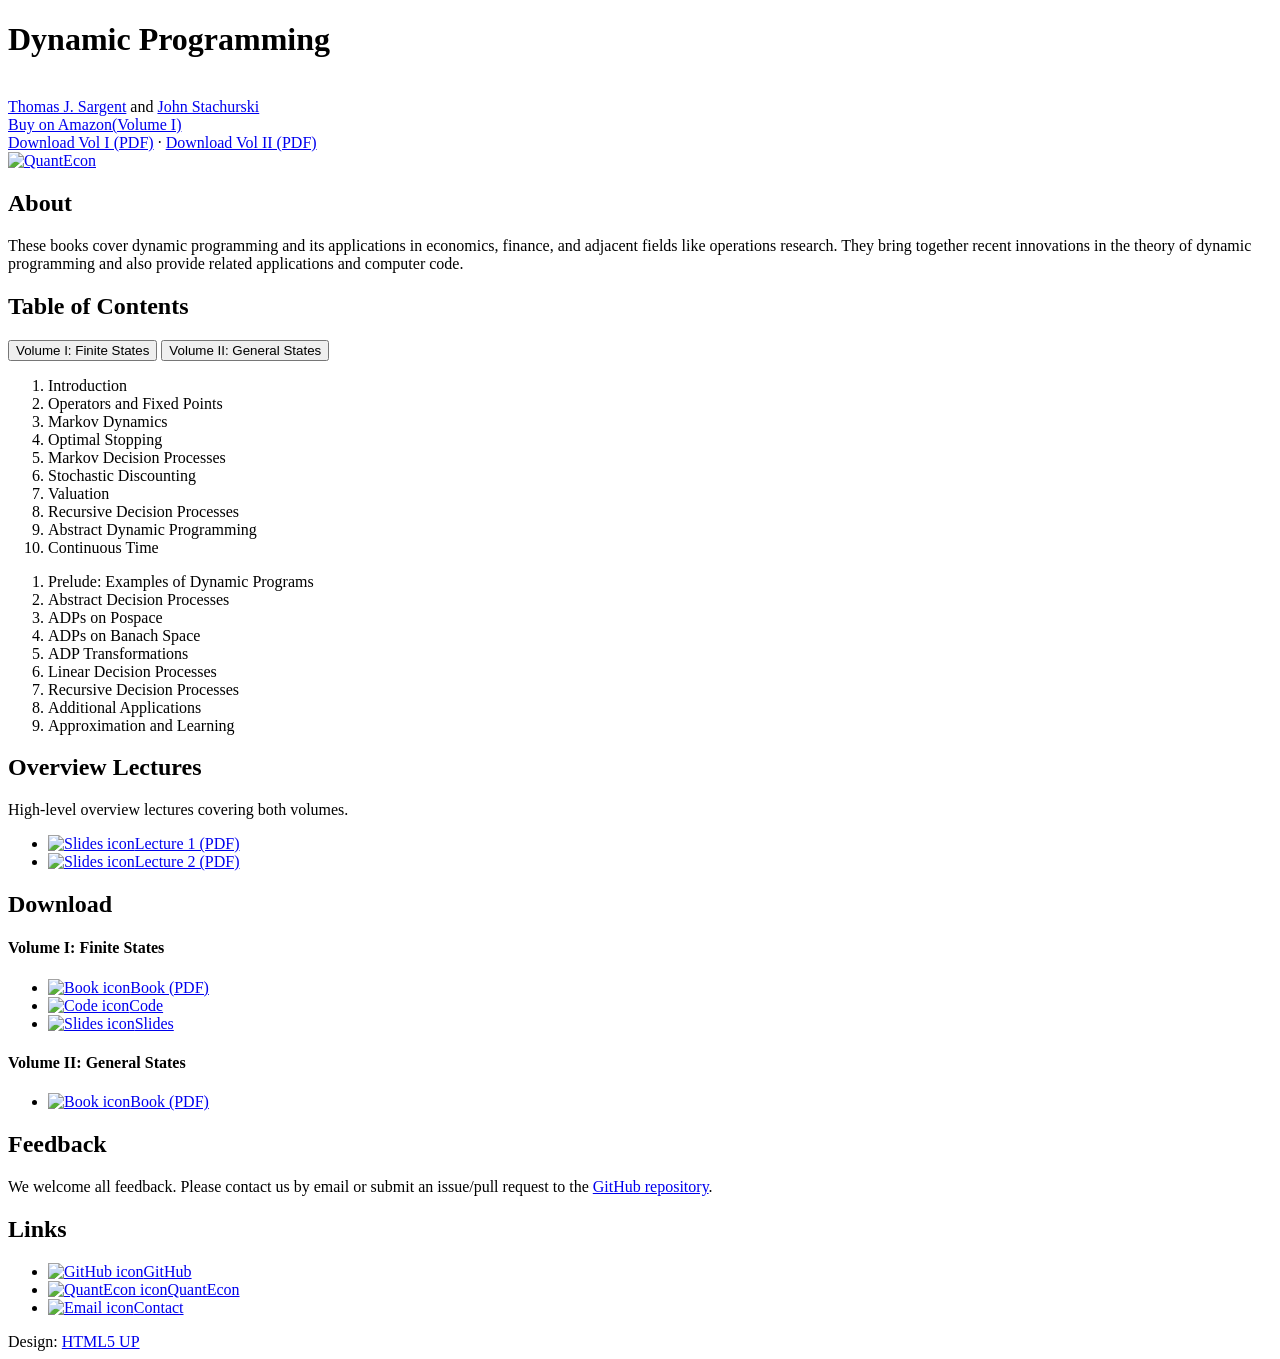
==== index.html @ b8719289 "deploy: 4b66e211b576b93f35d039a110d33ba3937be8db" ====
<!DOCTYPE HTML>
<!--
	Strata by HTML5 UP
	html5up.net | @ajlkn
	Free for personal and commercial use under the CCA 3.0 license (html5up.net/license)
-->
<html>

<head>
    <title>Dynamic Programming</title>
    <meta charset="utf-8" />
    <meta name="viewport" content="width=device-width, initial-scale=1, user-scalable=no" />
    <meta name="description" content="Dynamic Programming: Volume I (Finite States) and Volume II (General States). By Thomas J. Sargent and John Stachurski." />
    <meta property="og:title" content="Dynamic Programming" />
    <meta property="og:description" content="Dynamic Programming: Volume I (Finite States) and Volume II (General States). By Thomas J. Sargent and John Stachurski." />
    <meta property="og:type" content="website" />
    <meta property="og:url" content="https://dp.quantecon.org/" />
    <link rel="stylesheet" href="assets/css/main.css" />
</head>

<body class="is-preload">

    <!-- Header -->
    <header id="header">
        <div class="inner">
            <h1><b>Dynamic Programming</b></h1>
            <br>
            <a href="https://www.tomsargent.com/">Thomas J. Sargent</a> and <a href="https://johnstachurski.net/">John Stachurski</a>
        </div>
        <div class="amazon-link-container">
            <a href="https://www.amazon.com/Dynamic-Programming-Finite-Thomas-Sargent/dp/1009540750/" class="amazon-button">Buy on Amazon<span class="amazon-vol">(Volume I)</span></a>
            <div class="download-links">
                <a href="https://github.com/QuantEcon/book-dp-public/raw/main/pdf/dp.pdf" class="download-button">Download Vol I (PDF)</a>
                <span class="download-sep">&middot;</span>
                <a href="https://github.com/QuantEcon/book-dp-public/raw/main/pdf/dp2.pdf" class="download-button">Download Vol II (PDF)</a>
            </div>
        </div>
    </header>

    <!-- Main -->
    <div id="main">
        <a href="https://quantecon.org" class="qe-logo"><img src="images/qe-menubar-logo.svg" alt="QuantEcon"></a>

        <!-- Introduction -->
        <section id="intro">
            <header class="major">
                <h2>About</h2>
            </header>
            <p>
                These books cover dynamic programming and its applications in
                economics, finance, and adjacent fields like operations research.
                They bring together recent innovations in the theory of dynamic
                programming and also provide related applications and computer code.
            </p>
        </section>

        <!-- Table of Contents -->
        <section id="toc" class="main">
            <header class="major">
                <h2>Table of Contents</h2>
            </header>
            <div class="toc-tabs">
                <div class="tab-buttons" role="tablist">
                    <button class="tab-btn active" data-tab="vol1" role="tab" aria-selected="true" aria-controls="vol1" id="tab-vol1">Volume I: Finite States</button>
                    <button class="tab-btn" data-tab="vol2" role="tab" aria-selected="false" aria-controls="vol2" id="tab-vol2">Volume II: General States</button>
                </div>
                <div class="tab-content active" id="vol1" role="tabpanel" aria-labelledby="tab-vol1">
                    <ol>
                        <li>Introduction</li>
                        <li>Operators and Fixed Points</li>
                        <li>Markov Dynamics</li>
                        <li>Optimal Stopping</li>
                        <li>Markov Decision Processes</li>
                        <li>Stochastic Discounting</li>
                        <li>Valuation</li>
                        <li>Recursive Decision Processes</li>
                        <li>Abstract Dynamic Programming</li>
                        <li>Continuous Time</li>
                    </ol>
                </div>
                <div class="tab-content" id="vol2" role="tabpanel" aria-labelledby="tab-vol2">
                    <ol>
                        <li>Prelude: Examples of Dynamic Programs</li>
                        <li value="2">Abstract Decision Processes</li>
                        <li value="3">ADPs on Pospace</li>
                        <li value="4">ADPs on Banach Space</li>
                        <li value="5">ADP Transformations</li>
                        <li value="6">Linear Decision Processes</li>
                        <li value="7">Recursive Decision Processes</li>
                        <li value="8">Additional Applications</li>
                        <li value="9">Approximation and Learning</li>
                    </ol>
                </div>
            </div>
        </section>

        <!-- Overview Lectures -->
        <section id="overview-lectures" class="main">
            <header class="major">
                <h2>Overview Lectures</h2>
            </header>
            <p>High-level overview lectures covering both volumes.</p>
            <div class="align-center">
                <ul class="actions fit">
                    <li>
                        <a href="https://github.com/QuantEcon/book-dp1-public/raw/main/pdf/lecture1.pdf" class="button fit"><img src="images/slides.png" width="14" alt="Slides icon">Lecture 1 (PDF)</a>
                    </li>
                    <li>
                        <a href="https://github.com/QuantEcon/book-dp1-public/raw/main/pdf/lecture2.pdf" class="button fit"><img src="images/slides.png" width="14" alt="Slides icon">Lecture 2 (PDF)</a>
                    </li>
                </ul>
            </div>
        </section>

        <!-- Downloads -->
        <section id="download" class="main">
            <header class="major">
                <h2>Download</h2>
            </header>
            <h4>Volume I: Finite States</h4>
            <div class="align-center">
                <ul class="actions fit">
                    <li>
                        <a href="https://github.com/QuantEcon/book-dp-public/raw/main/pdf/dp.pdf" class="button fit"><img src="images/book.png" width="15" alt="Book icon">Book (PDF)</a>
                    </li>
                    <li>
                        <a href="code.html" class="button fit"><img src="images/book.png" width="15" alt="Code icon">Code</a>
                    </li>
                    <li>
                        <a href="slides.html" class="button fit"><img src="images/slides.png" width="14" alt="Slides icon">Slides</a>
                    </li>
                </ul>
            </div>
            <h4>Volume II: General States</h4>
            <div class="align-center">
                <ul class="actions fit">
                    <li>
                        <a href="https://github.com/QuantEcon/book-dp-public/raw/main/pdf/dp2.pdf" class="button fit"><img src="images/book.png" width="15" alt="Book icon">Book (PDF)</a>
                    </li>
                </ul>
            </div>
        </section>

        <!-- Feedback -->
        <section id="feedback" class="main">
            <header class="major">
                <h2>Feedback</h2>
            </header>
            <p>We welcome all feedback. Please contact us by email or submit an issue/pull request to the <a href="https://github.com/QuantEcon/book-dp-public/">GitHub repository</a>.</p>
        </section>

        <!-- Links -->
        <section id="links" class="main">
            <header class="major">
                <h2>Links</h2>
            </header>
            <div class="align-center">
                <ul class="actions fit">
                    <li>
                        <a href="https://github.com/QuantEcon/book-dp-public/" class="button fit"><img src="images/github-mark.png" width="15" alt="GitHub icon">GitHub</a>
                    </li>
                    <li>
                        <a href="https://quantecon.org" class="button fit"><img src="images/qe-logo-small.png" width="25" alt="QuantEcon icon">QuantEcon</a>
                    </li>
                    <li>
                        <a href="mailto:john.stachurski@gmail.com" class="button fit"><img src="images/mail.png" width="15" alt="Email icon">Contact</a>
                    </li>
                </ul>
            </div>
        </section>

        <section id="design" class="main">
            <div class="align-center">Design: <a href="https://html5up.net">HTML5 UP</a></div>
        </section>
    </div>

    <!-- Scripts -->
    <script src="assets/js/jquery.min.js"></script>
    <script src="assets/js/browser.min.js"></script>
    <script src="assets/js/breakpoints.min.js"></script>
    <script src="assets/js/util.js"></script>
    <script src="assets/js/main.js"></script>

</body>

</html>
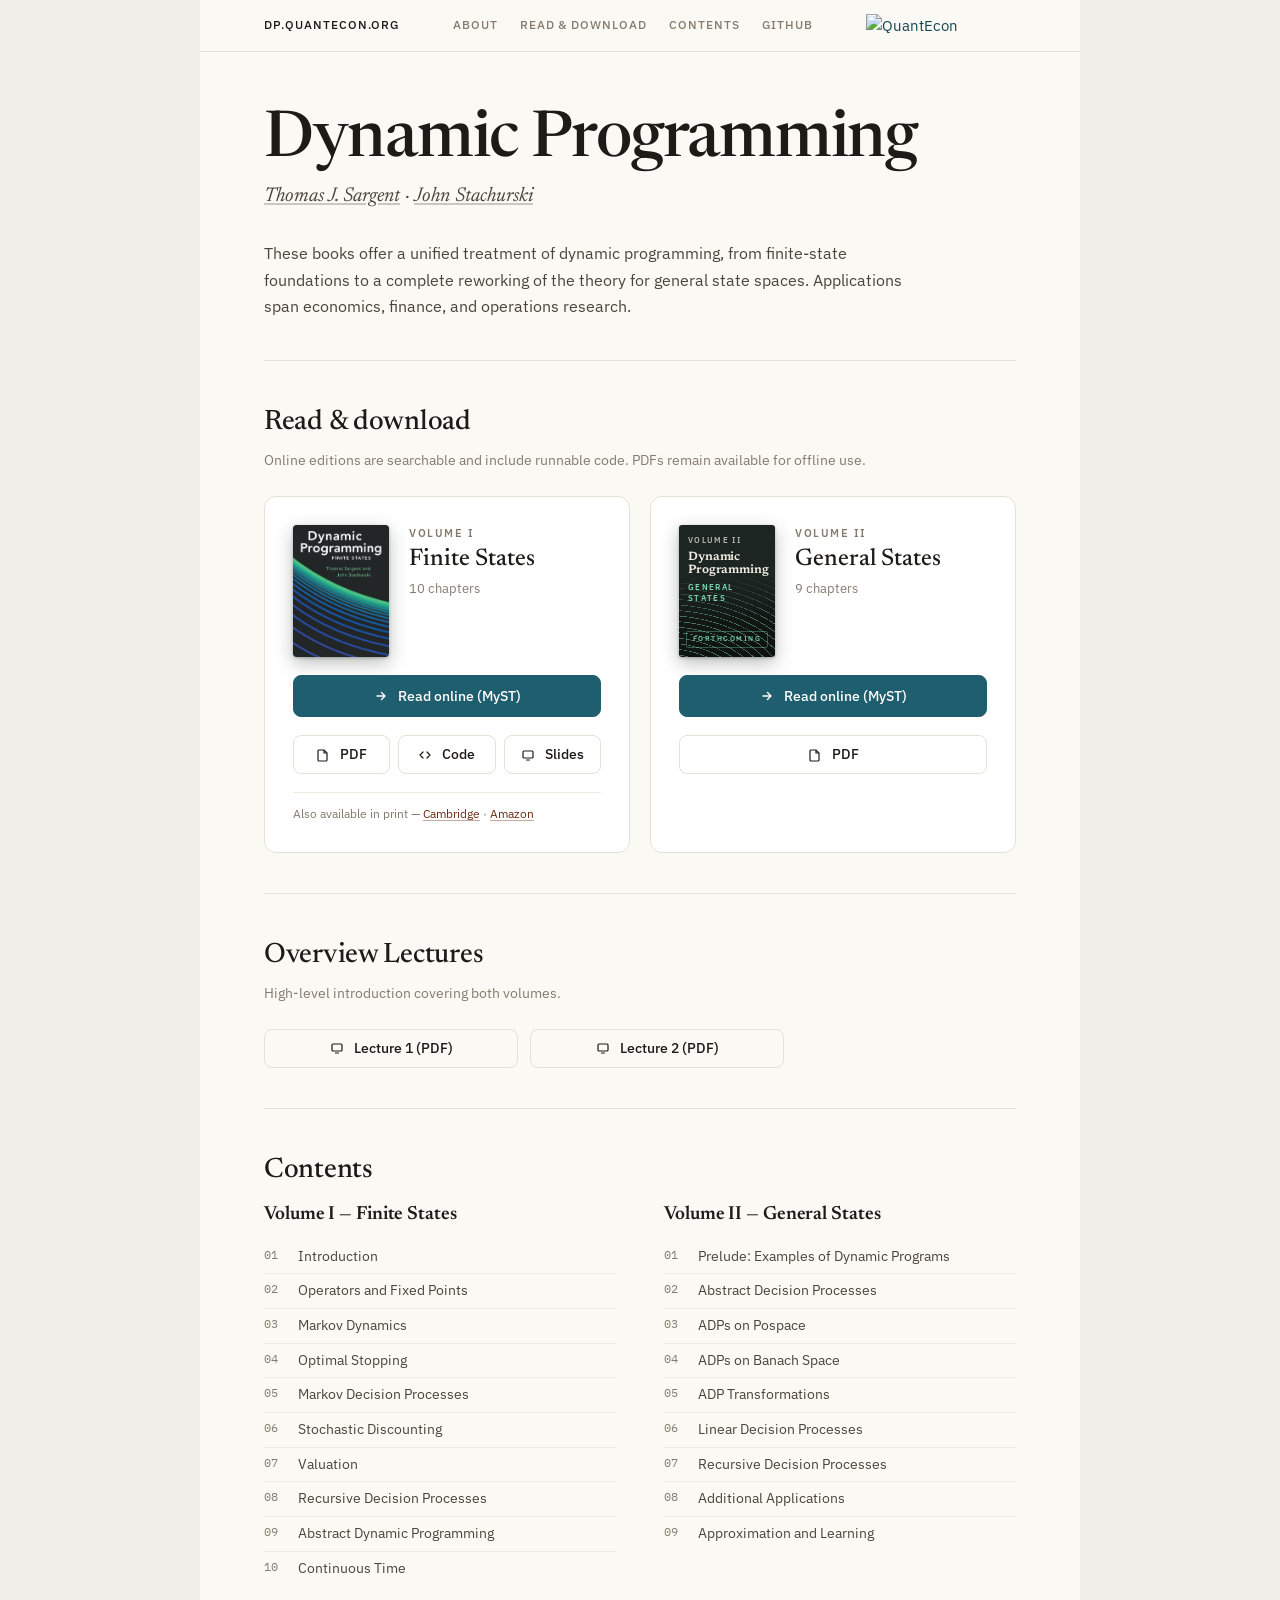
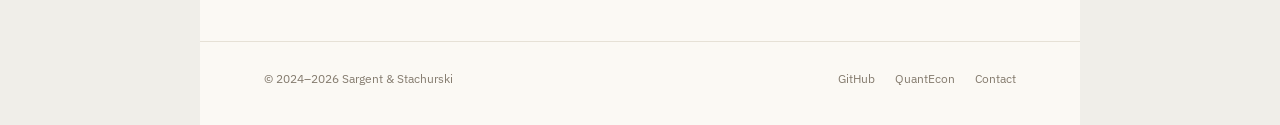
==== commit cdd611f4: "deploy: 486e5edc24a0797e6b9e82ac5e762e1bcc85dee6" ====
--- a/index.html
+++ b/index.html
@@ -1,186 +1,266 @@
-<!DOCTYPE HTML>
-<!--
-	Strata by HTML5 UP
-	html5up.net | @ajlkn
-	Free for personal and commercial use under the CCA 3.0 license (html5up.net/license)
--->
-<html>
-
-<head>
-    <title>Dynamic Programming</title>
-    <meta charset="utf-8" />
-    <meta name="viewport" content="width=device-width, initial-scale=1, user-scalable=no" />
-    <meta name="description" content="Dynamic Programming: Volume I (Finite States) and Volume II (General States). By Thomas J. Sargent and John Stachurski." />
-    <meta property="og:title" content="Dynamic Programming" />
-    <meta property="og:description" content="Dynamic Programming: Volume I (Finite States) and Volume II (General States). By Thomas J. Sargent and John Stachurski." />
-    <meta property="og:type" content="website" />
-    <meta property="og:url" content="https://dp.quantecon.org/" />
-    <link rel="stylesheet" href="assets/css/main.css" />
-</head>
-
-<body class="is-preload">
-
-    <!-- Header -->
-    <header id="header">
-        <div class="inner">
-            <h1><b>Dynamic Programming</b></h1>
-            <br>
-            <a href="https://www.tomsargent.com/">Thomas J. Sargent</a> and <a href="https://johnstachurski.net/">John Stachurski</a>
-        </div>
-        <div class="amazon-link-container">
-            <a href="https://www.amazon.com/Dynamic-Programming-Finite-Thomas-Sargent/dp/1009540750/" class="amazon-button">Buy on Amazon<span class="amazon-vol">(Volume I)</span></a>
-            <div class="download-links">
-                <a href="https://github.com/QuantEcon/book-dp-public/raw/main/pdf/dp.pdf" class="download-button">Download Vol I (PDF)</a>
-                <span class="download-sep">&middot;</span>
-                <a href="https://github.com/QuantEcon/book-dp-public/raw/main/pdf/dp2.pdf" class="download-button">Download Vol II (PDF)</a>
-            </div>
-        </div>
-    </header>
-
-    <!-- Main -->
-    <div id="main">
-        <a href="https://quantecon.org" class="qe-logo"><img src="images/qe-menubar-logo.svg" alt="QuantEcon"></a>
-
-        <!-- Introduction -->
-        <section id="intro">
-            <header class="major">
-                <h2>About</h2>
-            </header>
-            <p>
-                These books cover dynamic programming and its applications in
-                economics, finance, and adjacent fields like operations research.
-                They bring together recent innovations in the theory of dynamic
-                programming and also provide related applications and computer code.
-            </p>
-        </section>
-
-        <!-- Table of Contents -->
-        <section id="toc" class="main">
-            <header class="major">
-                <h2>Table of Contents</h2>
-            </header>
-            <div class="toc-tabs">
-                <div class="tab-buttons" role="tablist">
-                    <button class="tab-btn active" data-tab="vol1" role="tab" aria-selected="true" aria-controls="vol1" id="tab-vol1">Volume I: Finite States</button>
-                    <button class="tab-btn" data-tab="vol2" role="tab" aria-selected="false" aria-controls="vol2" id="tab-vol2">Volume II: General States</button>
-                </div>
-                <div class="tab-content active" id="vol1" role="tabpanel" aria-labelledby="tab-vol1">
-                    <ol>
-                        <li>Introduction</li>
-                        <li>Operators and Fixed Points</li>
-                        <li>Markov Dynamics</li>
-                        <li>Optimal Stopping</li>
-                        <li>Markov Decision Processes</li>
-                        <li>Stochastic Discounting</li>
-                        <li>Valuation</li>
-                        <li>Recursive Decision Processes</li>
-                        <li>Abstract Dynamic Programming</li>
-                        <li>Continuous Time</li>
-                    </ol>
-                </div>
-                <div class="tab-content" id="vol2" role="tabpanel" aria-labelledby="tab-vol2">
-                    <ol>
-                        <li>Prelude: Examples of Dynamic Programs</li>
-                        <li value="2">Abstract Decision Processes</li>
-                        <li value="3">ADPs on Pospace</li>
-                        <li value="4">ADPs on Banach Space</li>
-                        <li value="5">ADP Transformations</li>
-                        <li value="6">Linear Decision Processes</li>
-                        <li value="7">Recursive Decision Processes</li>
-                        <li value="8">Additional Applications</li>
-                        <li value="9">Approximation and Learning</li>
-                    </ol>
-                </div>
-            </div>
-        </section>
-
-        <!-- Overview Lectures -->
-        <section id="overview-lectures" class="main">
-            <header class="major">
-                <h2>Overview Lectures</h2>
-            </header>
-            <p>High-level overview lectures covering both volumes.</p>
-            <div class="align-center">
-                <ul class="actions fit">
-                    <li>
-                        <a href="https://github.com/QuantEcon/book-dp1-public/raw/main/pdf/lecture1.pdf" class="button fit"><img src="images/slides.png" width="14" alt="Slides icon">Lecture 1 (PDF)</a>
-                    </li>
-                    <li>
-                        <a href="https://github.com/QuantEcon/book-dp1-public/raw/main/pdf/lecture2.pdf" class="button fit"><img src="images/slides.png" width="14" alt="Slides icon">Lecture 2 (PDF)</a>
-                    </li>
-                </ul>
-            </div>
-        </section>
-
-        <!-- Downloads -->
-        <section id="download" class="main">
-            <header class="major">
-                <h2>Download</h2>
-            </header>
-            <h4>Volume I: Finite States</h4>
-            <div class="align-center">
-                <ul class="actions fit">
-                    <li>
-                        <a href="https://github.com/QuantEcon/book-dp-public/raw/main/pdf/dp.pdf" class="button fit"><img src="images/book.png" width="15" alt="Book icon">Book (PDF)</a>
-                    </li>
-                    <li>
-                        <a href="code.html" class="button fit"><img src="images/book.png" width="15" alt="Code icon">Code</a>
-                    </li>
-                    <li>
-                        <a href="slides.html" class="button fit"><img src="images/slides.png" width="14" alt="Slides icon">Slides</a>
-                    </li>
-                </ul>
-            </div>
-            <h4>Volume II: General States</h4>
-            <div class="align-center">
-                <ul class="actions fit">
-                    <li>
-                        <a href="https://github.com/QuantEcon/book-dp-public/raw/main/pdf/dp2.pdf" class="button fit"><img src="images/book.png" width="15" alt="Book icon">Book (PDF)</a>
-                    </li>
-                </ul>
-            </div>
-        </section>
-
-        <!-- Feedback -->
-        <section id="feedback" class="main">
-            <header class="major">
-                <h2>Feedback</h2>
-            </header>
-            <p>We welcome all feedback. Please contact us by email or submit an issue/pull request to the <a href="https://github.com/QuantEcon/book-dp-public/">GitHub repository</a>.</p>
-        </section>
-
-        <!-- Links -->
-        <section id="links" class="main">
-            <header class="major">
-                <h2>Links</h2>
-            </header>
-            <div class="align-center">
-                <ul class="actions fit">
-                    <li>
-                        <a href="https://github.com/QuantEcon/book-dp-public/" class="button fit"><img src="images/github-mark.png" width="15" alt="GitHub icon">GitHub</a>
-                    </li>
-                    <li>
-                        <a href="https://quantecon.org" class="button fit"><img src="images/qe-logo-small.png" width="25" alt="QuantEcon icon">QuantEcon</a>
-                    </li>
-                    <li>
-                        <a href="mailto:john.stachurski@gmail.com" class="button fit"><img src="images/mail.png" width="15" alt="Email icon">Contact</a>
-                    </li>
-                </ul>
-            </div>
-        </section>
-
-        <section id="design" class="main">
-            <div class="align-center">Design: <a href="https://html5up.net">HTML5 UP</a></div>
-        </section>
-    </div>
-
-    <!-- Scripts -->
-    <script src="assets/js/jquery.min.js"></script>
-    <script src="assets/js/browser.min.js"></script>
-    <script src="assets/js/breakpoints.min.js"></script>
-    <script src="assets/js/util.js"></script>
-    <script src="assets/js/main.js"></script>
-
-</body>
-
-</html>+<!doctype html>
+<html lang="en">
+<head>
+    <meta charset="utf-8">
+    <meta name="viewport" content="width=device-width, initial-scale=1">
+    <title>Dynamic Programming</title>
+    <meta name="description" content="Dynamic Programming: Volume I (Finite States) and Volume II (General States). By Thomas J. Sargent and John Stachurski.">
+    <meta property="og:title" content="Dynamic Programming">
+    <meta property="og:description" content="Dynamic Programming: Volume I (Finite States) and Volume II (General States). By Thomas J. Sargent and John Stachurski.">
+    <meta property="og:type" content="website">
+    <meta property="og:url" content="https://dp.quantecon.org/">
+    <meta name="citation_title" content="Dynamic Programming: Finite States">
+    <meta name="citation_author" content="Sargent, Thomas J.">
+    <meta name="citation_author" content="Stachurski, John">
+    <meta name="citation_publisher" content="Cambridge University Press">
+    <meta name="citation_isbn" content="9781009540759">
+    <meta name="citation_publication_date" content="2024">
+    <meta name="citation_pdf_url" content="https://github.com/QuantEcon/book-dp-public/raw/main/pdf/dp.pdf">
+    <script type="application/ld+json">
+    {
+      "@context": "https://schema.org",
+      "@graph": [
+        {
+          "@type": "Book",
+          "@id": "https://dp.quantecon.org/#vol1",
+          "name": "Dynamic Programming: Finite States",
+          "alternateName": "Dynamic Programming, Volume I: Finite States",
+          "author": [
+            { "@type": "Person", "name": "Thomas J. Sargent", "url": "https://www.tomsargent.com/" },
+            { "@type": "Person", "name": "John Stachurski", "url": "https://johnstachurski.net/" }
+          ],
+          "publisher": { "@type": "Organization", "name": "Cambridge University Press", "url": "https://www.cambridge.org/" },
+          "isbn": "9781009540759",
+          "datePublished": "2024",
+          "inLanguage": "en",
+          "url": "https://quantecon.github.io/book-dp1/",
+          "sameAs": [
+            "https://www.cambridge.org/core/books/dynamic-programming/144418B20058C60C6CCDB2AD0C6B4D0F",
+            "https://www.amazon.com/Dynamic-Programming-Finite-Thomas-Sargent/dp/1009540750/"
+          ],
+          "description": "Volume I treats dynamic programming in the finite-state setting, with applications across economics, finance, and operations research."
+        },
+        {
+          "@type": "Book",
+          "@id": "https://dp.quantecon.org/#vol2",
+          "name": "Dynamic Programming: General States",
+          "alternateName": "Dynamic Programming, Volume II: General States",
+          "author": [
+            { "@type": "Person", "name": "Thomas J. Sargent", "url": "https://www.tomsargent.com/" },
+            { "@type": "Person", "name": "John Stachurski", "url": "https://johnstachurski.net/" }
+          ],
+          "inLanguage": "en",
+          "url": "https://quantecon.github.io/book-dp2/",
+          "description": "Volume II reworks the foundations of dynamic programming for general state spaces."
+        }
+      ]
+    }
+    </script>
+    <link rel="icon" type="image/svg+xml" href="favicon.svg">
+    <link rel="icon" type="image/png" sizes="32x32" href="favicon.png">
+    <link rel="apple-touch-icon" sizes="180x180" href="apple-touch-icon.png">
+    <link rel="preconnect" href="https://fonts.googleapis.com">
+    <link rel="preconnect" href="https://fonts.gstatic.com" crossorigin>
+    <link href="https://fonts.googleapis.com/css2?family=Newsreader:ital,opsz,wght@0,6..72,400;0,6..72,500;0,6..72,600;0,6..72,700;1,6..72,400&family=IBM+Plex+Sans:wght@400;500;600;700&family=IBM+Plex+Mono:wght@400;500&display=swap" rel="stylesheet">
+    <link rel="stylesheet" href="assets/css/main.css">
+</head>
+<body>
+<div class="paper">
+    <header class="mast">
+        <div class="mast__inner">
+            <a class="mast__brand" href="/">dp.quantecon.org</a>
+            <nav class="mast__nav" aria-label="Primary">
+                <a href="#about">About</a>
+                <a href="#read">Read &amp; download</a>
+                <a href="#contents">Contents</a>
+                <a href="https://github.com/QuantEcon/book-dp-public/">GitHub</a>
+            </nav>
+            <a class="mast__logo" href="https://quantecon.org" aria-label="QuantEcon">
+                <img src="images/qe-menubar-logo.svg" alt="QuantEcon">
+            </a>
+        </div>
+    </header>
+
+    <main class="page">
+        <section class="hero" id="about">
+            <h1>Dynamic Programming</h1>
+            <p class="authors">
+                <a href="https://www.tomsargent.com/">Thomas J. Sargent</a> &middot;
+                <a href="https://johnstachurski.net/">John Stachurski</a>
+            </p>
+            <p class="blurb">
+                These books offer a unified treatment of dynamic programming,
+                from finite-state foundations to a complete reworking of the
+                theory for general state spaces. Applications span economics,
+                finance, and operations research.
+            </p>
+        </section>
+
+        <hr class="rule">
+
+        <section class="section" id="read">
+            <h2>Read &amp; download</h2>
+            <p class="section__sub">Online editions are searchable and include runnable code. PDFs remain available for offline use.</p>
+
+            <div class="cards">
+                <article class="card">
+                    <div class="card__head">
+                        <div class="cover cover--img">
+                            <img src="images/covers/dp-vol1.jpg" alt="Dynamic Programming, Volume I — Finite States (book cover)">
+                        </div>
+                        <div class="card__title">
+                            <div class="eyebrow" aria-hidden="true">Volume I</div>
+                            <h3>Finite States</h3>
+                            <div class="meta">10 chapters</div>
+                        </div>
+                    </div>
+
+                    <a class="btn btn--myst" href="https://quantecon.github.io/book-dp1/" aria-label="Read Volume I online — MyST edition">
+                        <svg width="14" height="14" viewBox="0 0 14 14" fill="none" aria-hidden="true">
+                            <path d="M3 7h8m0 0L7.5 3.5M11 7l-3.5 3.5" stroke="currentColor" stroke-width="1.4" stroke-linecap="round" stroke-linejoin="round"/>
+                        </svg>
+                        Read online (MyST)
+                    </a>
+
+                    <div class="card__actions card__actions--3">
+                        <a class="btn btn--ghost" href="https://github.com/QuantEcon/book-dp-public/raw/main/pdf/dp.pdf" aria-label="Download Volume I PDF">
+                            <svg width="14" height="14" viewBox="0 0 14 14" fill="none" aria-hidden="true">
+                                <path d="M3 2h5l3 3v7a1 1 0 0 1-1 1H3a1 1 0 0 1-1-1V3a1 1 0 0 1 1-1Z" stroke="currentColor" stroke-width="1.2"/>
+                                <path d="M8 2v3h3" stroke="currentColor" stroke-width="1.2"/>
+                            </svg>
+                            PDF
+                        </a>
+                        <a class="btn btn--ghost" href="code.html">
+                            <svg width="14" height="14" viewBox="0 0 14 14" fill="none" aria-hidden="true">
+                                <path d="m5 4-3 3 3 3M9 4l3 3-3 3" stroke="currentColor" stroke-width="1.2" stroke-linecap="round" stroke-linejoin="round"/>
+                            </svg>
+                            Code
+                        </a>
+                        <a class="btn btn--ghost" href="slides.html">
+                            <svg width="14" height="14" viewBox="0 0 14 14" fill="none" aria-hidden="true">
+                                <rect x="2" y="3" width="10" height="7" rx="1" stroke="currentColor" stroke-width="1.2"/>
+                                <path d="M5.5 12h3" stroke="currentColor" stroke-width="1.2" stroke-linecap="round"/>
+                            </svg>
+                            Slides
+                        </a>
+                    </div>
+
+                    <p class="card__print">
+                        Also available in print &mdash;
+                        <a href="https://www.cambridge.org/core/books/dynamic-programming/144418B20058C60C6CCDB2AD0C6B4D0F" target="_blank" rel="noopener">Cambridge</a>
+                        &middot;
+                        <a href="https://www.amazon.com/Dynamic-Programming-Finite-Thomas-Sargent/dp/1009540750/" target="_blank" rel="noopener">Amazon</a>
+                    </p>
+                </article>
+
+                <article class="card">
+                    <div class="card__head">
+                        <div class="cover" role="img" aria-label="Volume II cover placeholder — forthcoming">
+                            <div class="cover__head">
+                                <span class="cover__label">Volume II</span>
+                                <span class="cover__title">Dynamic<br>Programming</span>
+                                <span class="cover__subtitle">General States</span>
+                            </div>
+                            <span class="cover__status">Forthcoming</span>
+                        </div>
+                        <div class="card__title">
+                            <div class="eyebrow" aria-hidden="true">Volume II</div>
+                            <h3>General States</h3>
+                            <div class="meta">9 chapters</div>
+                        </div>
+                    </div>
+
+                    <a class="btn btn--myst" href="https://quantecon.github.io/book-dp2/" aria-label="Read Volume II online — MyST edition">
+                        <svg width="14" height="14" viewBox="0 0 14 14" fill="none" aria-hidden="true">
+                            <path d="M3 7h8m0 0L7.5 3.5M11 7l-3.5 3.5" stroke="currentColor" stroke-width="1.4" stroke-linecap="round" stroke-linejoin="round"/>
+                        </svg>
+                        Read online (MyST)
+                    </a>
+
+                    <div class="card__actions card__actions--1">
+                        <a class="btn btn--ghost btn--full" href="https://github.com/QuantEcon/book-dp-public/raw/main/pdf/dp2.pdf" aria-label="Download Volume II PDF">
+                            <svg width="14" height="14" viewBox="0 0 14 14" fill="none" aria-hidden="true">
+                                <path d="M3 2h5l3 3v7a1 1 0 0 1-1 1H3a1 1 0 0 1-1-1V3a1 1 0 0 1 1-1Z" stroke="currentColor" stroke-width="1.2"/>
+                                <path d="M8 2v3h3" stroke="currentColor" stroke-width="1.2"/>
+                            </svg>
+                            PDF
+                        </a>
+                    </div>
+                </article>
+            </div>
+        </section>
+
+        <hr class="rule">
+
+        <section class="section" id="lectures">
+            <h2>Overview Lectures</h2>
+            <p class="section__sub">High-level introduction covering both volumes.</p>
+            <div class="lectures">
+                <a class="btn btn--ghost" href="https://github.com/QuantEcon/book-dp-public/raw/main/pdf/lecture1.pdf">
+                    <svg width="14" height="14" viewBox="0 0 14 14" fill="none" aria-hidden="true">
+                        <rect x="2" y="3" width="10" height="7" rx="1" stroke="currentColor" stroke-width="1.2"/>
+                        <path d="M5.5 12h3" stroke="currentColor" stroke-width="1.2" stroke-linecap="round"/>
+                    </svg>
+                    Lecture 1 (PDF)
+                </a>
+                <a class="btn btn--ghost" href="https://github.com/QuantEcon/book-dp-public/raw/main/pdf/lecture2.pdf">
+                    <svg width="14" height="14" viewBox="0 0 14 14" fill="none" aria-hidden="true">
+                        <rect x="2" y="3" width="10" height="7" rx="1" stroke="currentColor" stroke-width="1.2"/>
+                        <path d="M5.5 12h3" stroke="currentColor" stroke-width="1.2" stroke-linecap="round"/>
+                    </svg>
+                    Lecture 2 (PDF)
+                </a>
+            </div>
+        </section>
+
+        <hr class="rule">
+
+        <section class="section" id="contents">
+            <h2>Contents</h2>
+            <div class="toc-grid">
+                <div>
+                    <h3>Volume I &mdash; Finite States</h3>
+                    <ol class="toc">
+                        <li>Introduction</li>
+                        <li>Operators and Fixed Points</li>
+                        <li>Markov Dynamics</li>
+                        <li>Optimal Stopping</li>
+                        <li>Markov Decision Processes</li>
+                        <li>Stochastic Discounting</li>
+                        <li>Valuation</li>
+                        <li>Recursive Decision Processes</li>
+                        <li>Abstract Dynamic Programming</li>
+                        <li>Continuous Time</li>
+                    </ol>
+                </div>
+                <div>
+                    <h3>Volume II &mdash; General States</h3>
+                    <ol class="toc">
+                        <li>Prelude: Examples of Dynamic Programs</li>
+                        <li>Abstract Decision Processes</li>
+                        <li>ADPs on Pospace</li>
+                        <li>ADPs on Banach Space</li>
+                        <li>ADP Transformations</li>
+                        <li>Linear Decision Processes</li>
+                        <li>Recursive Decision Processes</li>
+                        <li>Additional Applications</li>
+                        <li>Approximation and Learning</li>
+                    </ol>
+                </div>
+            </div>
+        </section>
+    </main>
+
+    <footer class="foot">
+        <div class="foot__inner">
+            <span>&copy; 2024&ndash;2026 Sargent &amp; Stachurski</span>
+            <span class="foot__links">
+                <a href="https://github.com/QuantEcon/book-dp-public/">GitHub</a>
+                <a href="https://quantecon.org">QuantEcon</a>
+                <a href="mailto:john.stachurski@gmail.com">Contact</a>
+            </span>
+        </div>
+    </footer>
+</div>
+</body>
+</html>
--- a/assets/css/main.css
+++ b/assets/css/main.css
@@ -0,0 +1,528 @@
+/* dp.quantecon.org — Sargent & Stachurski, Dynamic Programming
+   Hand-written stylesheet. Tokens follow the Option C design handoff. */
+
+:root {
+  --paper:       #fbf9f4;
+  --page-bg:     #f0eee9;
+  --ink:         #1d1a17;
+  --ink-soft:    #4a443c;
+  --ink-mute:    #847b6e;
+  --rule:        #e6e1d6;
+  --rule-soft:   #efeae0;
+  --accent:      #8a3a1d;
+  --accent-ink:  #6e2d16;
+  --accent-soft: #f4e6dd;
+  --myst:        #1f5e6e;
+  --myst-ink:    #154651;
+  --myst-soft:   #e2eef1;
+  --page-w:      880px;
+}
+
+/* Reset */
+*, *::before, *::after { box-sizing: border-box; }
+html, body { margin: 0; padding: 0; }
+html { overflow-x: clip; }
+img, svg { display: block; max-width: 100%; }
+
+body {
+  background: var(--page-bg);
+  color: var(--ink);
+  font-family: 'IBM Plex Sans', system-ui, -apple-system, Segoe UI, sans-serif;
+  font-size: 15px;
+  line-height: 1.55;
+  -webkit-font-smoothing: antialiased;
+  -moz-osx-font-smoothing: grayscale;
+}
+
+a {
+  color: var(--myst-ink);
+  text-decoration: underline;
+  text-underline-offset: 2px;
+  text-decoration-color: rgba(21, 70, 81, 0.35);
+}
+a:hover {
+  color: var(--myst);
+  text-decoration-color: currentColor;
+}
+
+h1, h2, h3, h4, h5, h6, p, ol, ul {
+  margin: 0;
+}
+ol, ul { padding: 0; }
+
+:focus-visible {
+  outline: 2px solid var(--myst);
+  outline-offset: 2px;
+  border-radius: 2px;
+}
+
+/* Paper column — wraps mast, page, foot in one continuous cream surface */
+.paper {
+  background: var(--paper);
+  max-width: var(--page-w);
+  margin: 0 auto;
+  min-height: 100vh;
+  display: flex;
+  flex-direction: column;
+}
+
+/* Mast */
+.mast {
+  border-bottom: 1px solid var(--rule);
+}
+.mast__inner {
+  padding: 14px 64px;
+  display: flex;
+  align-items: center;
+  justify-content: space-between;
+  gap: 24px;
+}
+.mast__brand {
+  font-size: 12px;
+  letter-spacing: 0.08em;
+  text-transform: uppercase;
+  font-weight: 500;
+  color: var(--ink);
+  text-decoration: none;
+}
+.mast__nav {
+  display: flex;
+  gap: 22px;
+  font-size: 12px;
+  letter-spacing: 0.08em;
+  text-transform: uppercase;
+  font-weight: 500;
+}
+.mast__nav a {
+  color: var(--ink-mute);
+  text-decoration: none;
+}
+.mast__nav a:hover { color: var(--ink); }
+.mast__logo {
+  display: inline-flex;
+  text-decoration: none;
+}
+.mast__logo img {
+  width: 150px;
+  height: auto;
+}
+
+/* Page (main content frame) */
+.page {
+  padding: 56px 64px;
+  flex: 1 0 auto;
+}
+
+/* Hero */
+.hero h1 {
+  font-family: 'Newsreader', Georgia, serif;
+  font-weight: 500;
+  font-size: clamp(28px, 6vw + 8px, 64px);
+  line-height: 1.05;
+  letter-spacing: -0.02em;
+  color: var(--ink);
+  margin: 0 0 6px;
+}
+.hero .authors {
+  font-family: 'Newsreader', Georgia, serif;
+  font-style: italic;
+  font-size: 20px;
+  color: var(--ink-soft);
+  margin: 0 0 28px;
+}
+.hero .authors a {
+  color: var(--ink-soft);
+  text-decoration-color: rgba(0, 0, 0, 0.2);
+}
+.hero .authors a:hover {
+  color: var(--ink);
+  text-decoration-color: currentColor;
+}
+.hero .blurb {
+  max-width: 640px;
+  font-size: 16px;
+  line-height: 1.65;
+  color: var(--ink-soft);
+}
+
+/* Rule */
+.rule {
+  border: 0;
+  border-top: 1px solid var(--rule);
+  margin: 40px 0;
+}
+
+/* Section heading */
+.section h2 {
+  font-family: 'Newsreader', Georgia, serif;
+  font-weight: 500;
+  font-size: 28px;
+  letter-spacing: -0.01em;
+  color: var(--ink);
+  margin: 0 0 6px;
+}
+.section__sub {
+  font-size: 14px;
+  color: var(--ink-mute);
+  margin: 0 0 24px;
+}
+
+/* Volume cards */
+.cards {
+  display: grid;
+  grid-template-columns: 1fr 1fr;
+  gap: 20px;
+}
+.card {
+  background: #ffffff;
+  border: 1px solid var(--rule);
+  border-radius: 12px;
+  padding: 28px;
+  display: flex;
+  flex-direction: column;
+  gap: 18px;
+  min-width: 0;
+}
+.card__head {
+  display: flex;
+  gap: 20px;
+  min-width: 0;
+}
+.card__title { min-width: 0; flex: 1 1 auto; }
+.card__title .eyebrow {
+  font-size: 11px;
+  letter-spacing: 0.14em;
+  text-transform: uppercase;
+  color: var(--ink-mute);
+  font-weight: 600;
+}
+.card__title h3 {
+  font-family: 'Newsreader', Georgia, serif;
+  font-size: 24px;
+  font-weight: 500;
+  line-height: 1.15;
+  color: var(--ink);
+  margin: 4px 0 0;
+}
+.card__title .meta {
+  font-size: 13px;
+  color: var(--ink-mute);
+  margin-top: 6px;
+}
+.card__actions {
+  display: grid;
+  gap: 8px;
+  min-width: 0;
+}
+.card__actions > * { min-width: 0; }
+.card__actions--3 { grid-template-columns: 1fr 1fr 1fr; }
+.card__actions--1 { grid-template-columns: 1fr; }
+.card__print {
+  border-top: 1px solid var(--rule-soft);
+  padding-top: 12px;
+  font-size: 12px;
+  color: var(--ink-mute);
+}
+.card__print a {
+  color: var(--accent-ink);
+  text-decoration: underline;
+  text-decoration-color: rgba(110, 45, 22, 0.4);
+}
+.card__print a:hover {
+  color: var(--accent);
+  text-decoration-color: currentColor;
+}
+
+/* Cover (placeholder; supports an <img> swap-in) */
+.cover {
+  width: 96px;
+  height: 132px;
+  flex: 0 0 auto;
+  border-radius: 3px;
+  background:
+    linear-gradient(180deg, #1c2522 0%, #1c2522 38%, rgba(28, 37, 34, 0) 72%),
+    repeating-radial-gradient(
+      ellipse 200% 100% at -15% 135%,
+      transparent 0,
+      transparent 7px,
+      rgba(127, 219, 182, 0.45) 7px,
+      rgba(127, 219, 182, 0.45) 8px
+    ),
+    linear-gradient(165deg, #1c2522 0%, #0d100e 100%);
+  box-shadow:
+    0 6px 18px rgba(10, 20, 15, 0.28),
+    0 1px 3px rgba(0, 0, 0, 0.25);
+  padding: 10px 9px 9px;
+  display: flex;
+  flex-direction: column;
+  justify-content: space-between;
+  color: #f1ebe1;
+  font-family: 'Newsreader', Georgia, serif;
+  overflow: hidden;
+}
+.cover__label {
+  font-family: 'IBM Plex Sans', system-ui, sans-serif;
+  font-size: 7.5px;
+  letter-spacing: 0.18em;
+  text-transform: uppercase;
+  font-weight: 600;
+  opacity: 0.75;
+}
+.cover__head {
+  display: flex;
+  flex-direction: column;
+  gap: 5px;
+}
+.cover__title {
+  font-size: 12px;
+  font-weight: 600;
+  line-height: 1.05;
+  letter-spacing: -0.01em;
+}
+.cover__subtitle {
+  font-family: 'IBM Plex Sans', system-ui, sans-serif;
+  font-size: 7.5px;
+  letter-spacing: 0.18em;
+  text-transform: uppercase;
+  font-weight: 600;
+  color: #7fdbb6;
+}
+.cover__status {
+  align-self: center;
+  font-family: 'IBM Plex Sans', system-ui, sans-serif;
+  font-size: 7px;
+  letter-spacing: 0.22em;
+  text-transform: uppercase;
+  font-weight: 600;
+  color: rgba(127, 219, 182, 0.9);
+  padding: 2px 6px;
+  border: 1px solid rgba(127, 219, 182, 0.35);
+  border-radius: 2px;
+}
+.cover--img {
+  padding: 0;
+  background: none;
+}
+.cover--img img {
+  width: 100%;
+  height: 100%;
+  object-fit: cover;
+  border-radius: inherit;
+}
+
+/* Buttons */
+.btn {
+  display: inline-flex;
+  align-items: center;
+  justify-content: center;
+  gap: 10px;
+  padding: 12px 18px;
+  border-radius: 8px;
+  font-family: inherit;
+  font-size: 14px;
+  font-weight: 500;
+  line-height: 1.2;
+  text-decoration: none;
+  cursor: pointer;
+  border: 1px solid transparent;
+  transition: background-color 0.15s ease, color 0.15s ease, border-color 0.15s ease;
+}
+.btn svg { flex: 0 0 auto; }
+.btn--myst {
+  background: var(--myst);
+  color: #ffffff;
+  border-color: var(--myst);
+  width: 100%;
+}
+.btn--myst:hover {
+  background: var(--myst-ink);
+  border-color: var(--myst-ink);
+  color: #ffffff;
+}
+.btn--ghost {
+  background: transparent;
+  color: var(--ink);
+  border-color: var(--rule);
+  padding: 10px 12px;
+}
+.btn--ghost:hover {
+  background: var(--rule-soft);
+  color: var(--ink);
+}
+.btn--full { width: 100%; }
+
+/* Overview lectures */
+.lectures {
+  display: grid;
+  grid-template-columns: 1fr 1fr;
+  gap: 12px;
+  max-width: 520px;
+}
+
+/* TOC */
+.toc-grid {
+  display: grid;
+  grid-template-columns: 1fr 1fr;
+  gap: 48px;
+  margin-top: 8px;
+}
+.toc-grid h3 {
+  font-family: 'Newsreader', Georgia, serif;
+  font-weight: 600;
+  font-size: 19px;
+  letter-spacing: -0.005em;
+  color: var(--ink);
+  margin: 0 0 10px;
+}
+.toc {
+  list-style: none;
+  counter-reset: toc;
+  font-size: 14px;
+  color: var(--ink-soft);
+}
+.toc li {
+  counter-increment: toc;
+  padding: 6px 0;
+  border-bottom: 1px solid var(--rule-soft);
+  display: flex;
+  gap: 12px;
+}
+.toc li:last-child { border-bottom: none; }
+.toc li::before {
+  content: counter(toc, decimal-leading-zero);
+  font-family: 'IBM Plex Mono', monospace;
+  color: var(--ink-mute);
+  font-size: 12px;
+  min-width: 22px;
+}
+
+/* Footer */
+.foot {
+  border-top: 1px solid var(--rule);
+}
+.foot__inner {
+  padding: 28px 64px 36px;
+  display: flex;
+  justify-content: space-between;
+  gap: 20px;
+  font-size: 12px;
+  color: var(--ink-mute);
+}
+.foot__links {
+  display: flex;
+  gap: 20px;
+}
+.foot__links a {
+  color: var(--ink-mute);
+  text-decoration: none;
+}
+.foot__links a:hover { color: var(--ink); }
+
+/* Sub-page (code.html, slides.html) */
+.subpage-back {
+  display: inline-flex;
+  align-items: center;
+  gap: 6px;
+  color: var(--ink-mute);
+  text-decoration: none;
+  font-size: 13px;
+  margin-bottom: 16px;
+}
+.subpage-back:hover { color: var(--ink); }
+
+.subpage h1 {
+  font-family: 'Newsreader', Georgia, serif;
+  font-weight: 500;
+  font-size: clamp(28px, 4vw + 14px, 40px);
+  letter-spacing: -0.015em;
+  line-height: 1.1;
+  color: var(--ink);
+  margin: 0 0 4px;
+}
+.subpage .subpage__sub {
+  font-size: 14px;
+  color: var(--ink-mute);
+  margin: 0 0 28px;
+}
+
+.list-table {
+  width: 100%;
+  border-collapse: collapse;
+  background: #ffffff;
+  border: 1px solid var(--rule);
+  border-radius: 12px;
+  overflow: hidden;
+  font-size: 14px;
+}
+.list-table tr { border-bottom: 1px solid var(--rule-soft); }
+.list-table tr:last-child { border-bottom: none; }
+.list-table td {
+  padding: 14px 20px;
+  color: var(--ink-soft);
+  vertical-align: middle;
+}
+.list-table td:first-child {
+  font-weight: 500;
+  color: var(--ink);
+  width: 32%;
+}
+.list-table a { color: var(--myst-ink); }
+.list-table a:hover { color: var(--myst); }
+
+/* Responsive */
+@media (max-width: 880px) {
+  .mast__inner,
+  .page,
+  .foot__inner {
+    padding-left: 32px;
+    padding-right: 32px;
+  }
+  .cards,
+  .toc-grid {
+    grid-template-columns: 1fr;
+  }
+  .toc-grid { gap: 32px; }
+}
+
+@media (max-width: 600px) {
+  .mast__inner,
+  .page,
+  .foot__inner {
+    padding-left: 16px;
+    padding-right: 16px;
+  }
+  .mast__inner {
+    gap: 12px;
+  }
+  .mast__nav { display: none; }
+  .mast__logo img { width: 110px; }
+  .hero .authors { font-size: 17px; }
+  .hero .blurb { font-size: 15px; }
+  .section h2 { font-size: 24px; }
+  .cover {
+    width: 80px;
+    height: 112px;
+    padding: 9px 8px 8px;
+  }
+  .cover__head { gap: 4px; }
+  .cover__label { font-size: 7px; letter-spacing: 0.16em; }
+  .cover__title { font-size: 10.5px; }
+  .cover__subtitle { font-size: 6.5px; letter-spacing: 0.16em; }
+  .cover__status { font-size: 6.5px; letter-spacing: 0.2em; padding: 2px 5px; }
+  .card { padding: 22px; }
+  .card__actions--3 { grid-template-columns: 1fr 1fr; }
+  .lectures { grid-template-columns: 1fr; }
+  .list-table td { padding: 12px 14px; }
+  .foot__inner {
+    flex-direction: column;
+    gap: 14px;
+  }
+  .foot__links { flex-wrap: wrap; gap: 14px; }
+}
+
+@media (max-width: 400px) {
+  .card { padding: 18px; }
+  .card__head { gap: 14px; }
+  .card__print { font-size: 11px; }
+  .list-table td:first-child { width: 38%; }
+}
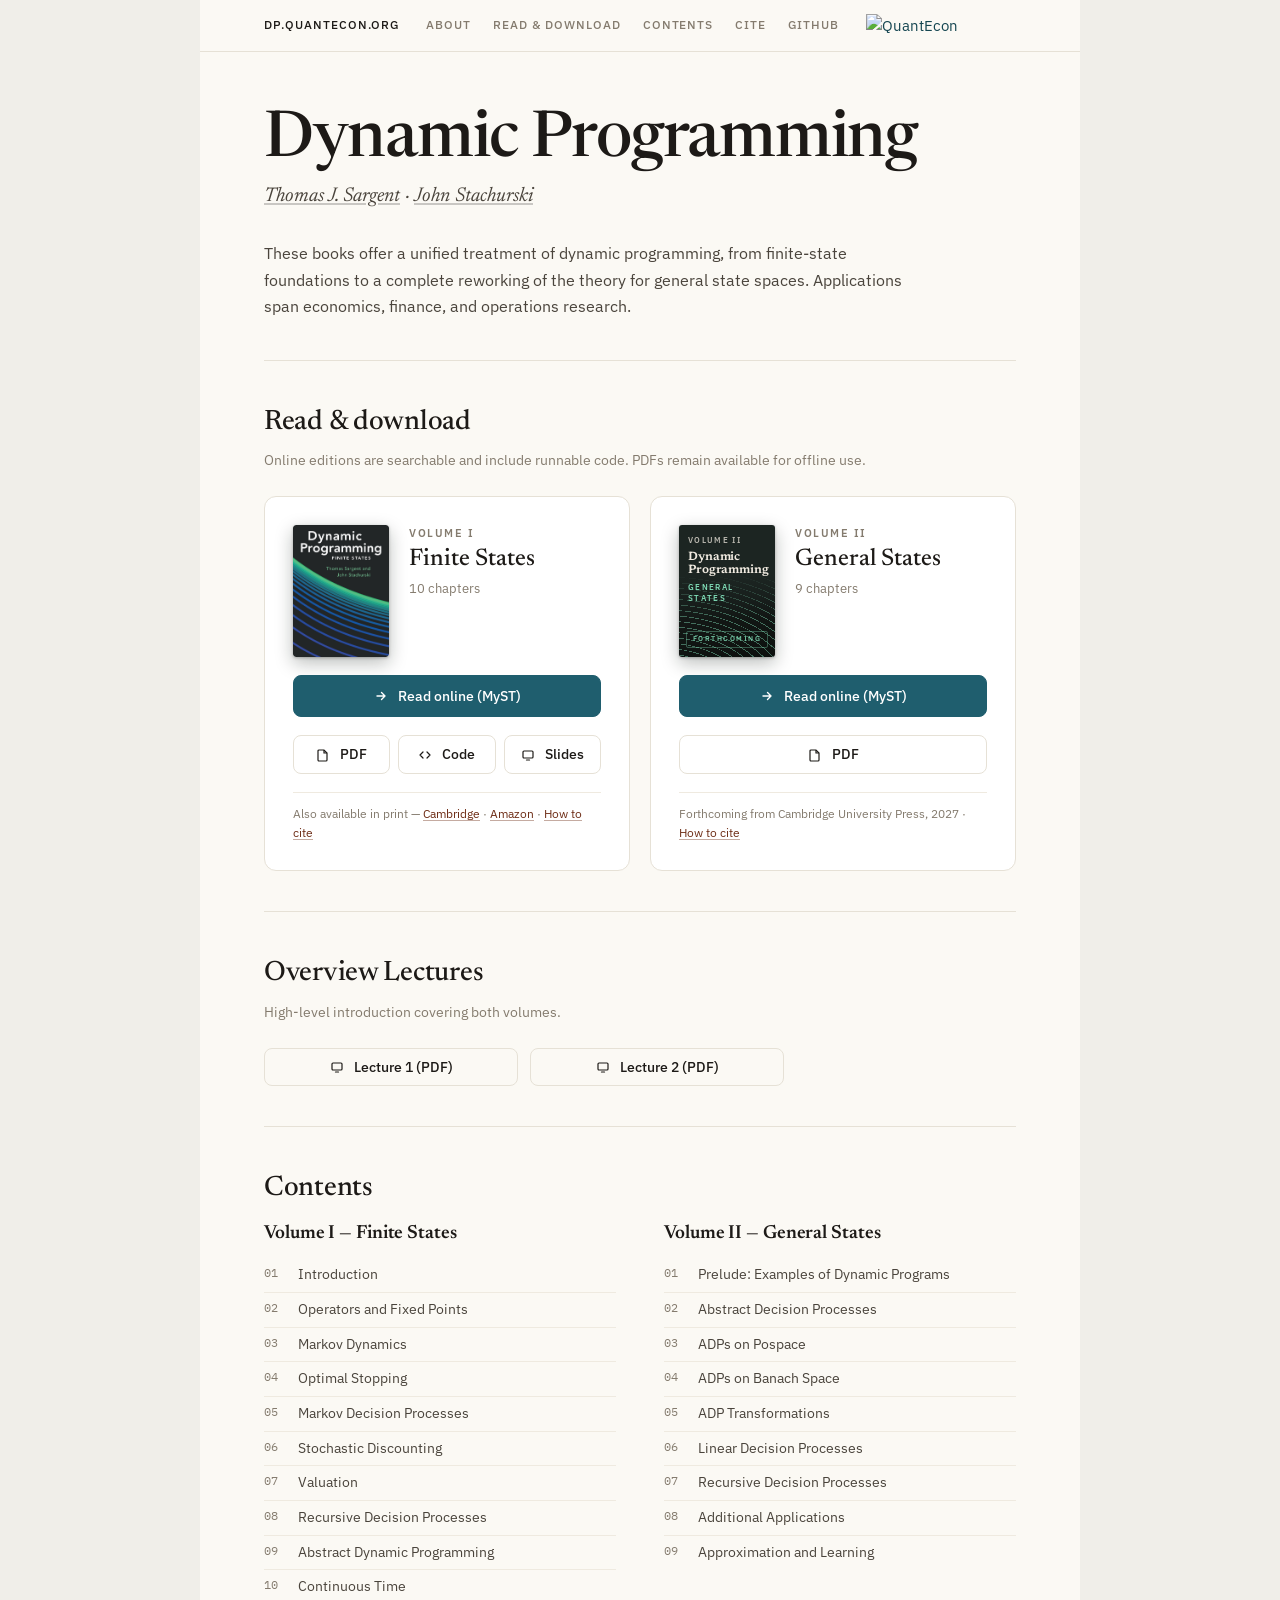
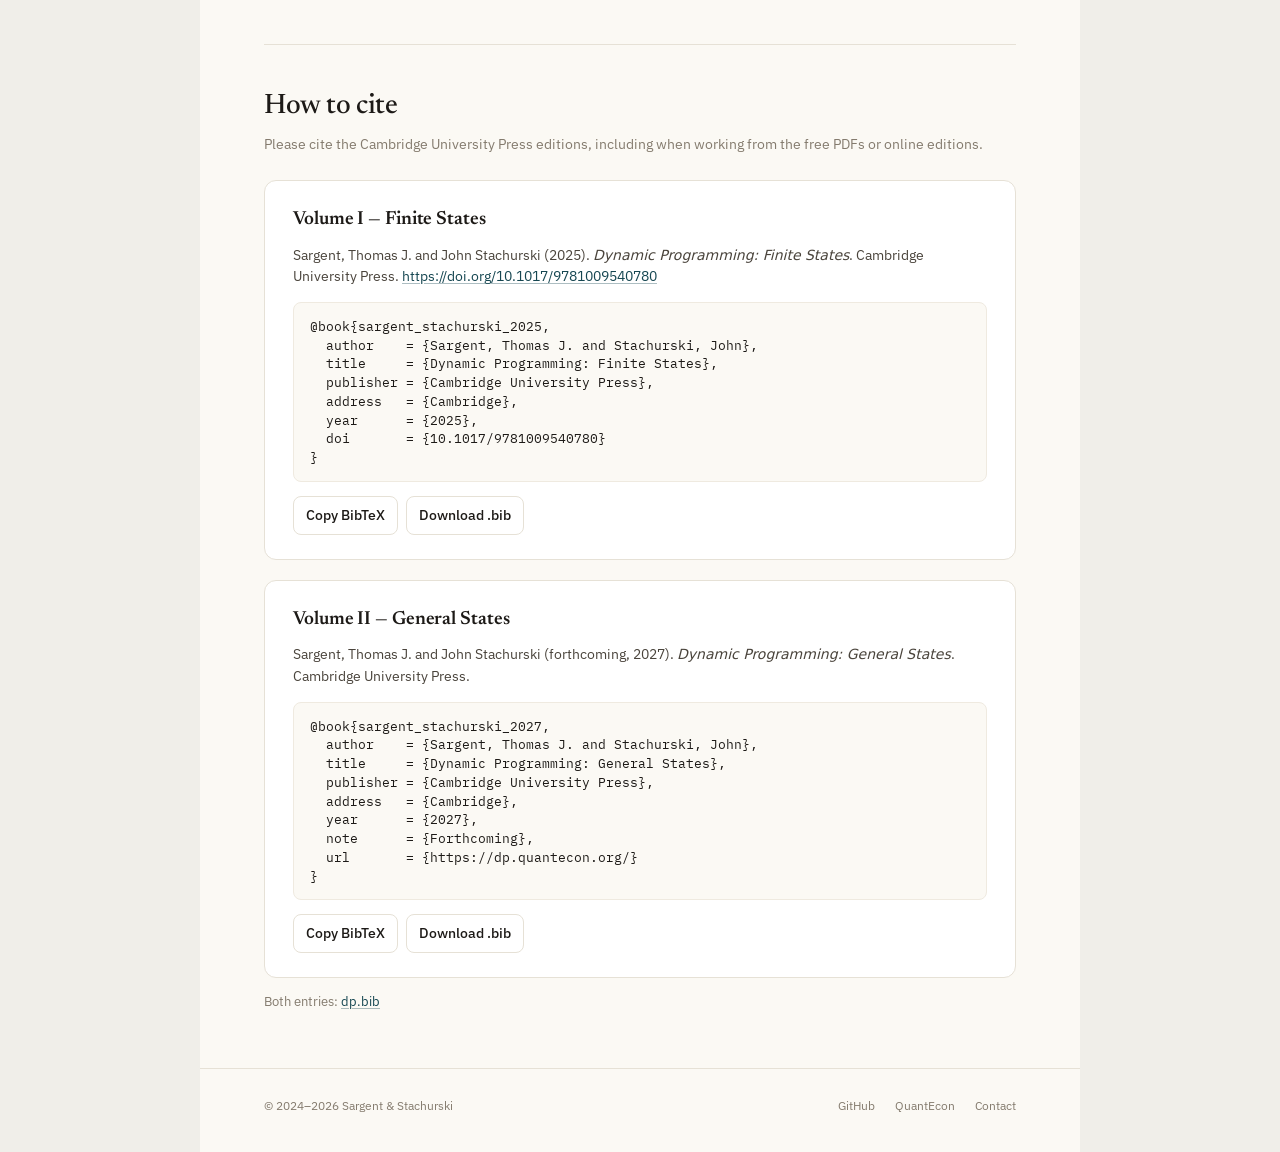
==== commit 3c360ce1: "deploy: 1ecc3e9c144130c1c8b9cc35bf6b06172222a8c2" ====
--- a/index.html
+++ b/index.html
@@ -13,8 +13,8 @@
     <meta name="citation_author" content="Sargent, Thomas J.">
     <meta name="citation_author" content="Stachurski, John">
     <meta name="citation_publisher" content="Cambridge University Press">
-    <meta name="citation_isbn" content="9781009540759">
-    <meta name="citation_publication_date" content="2024">
+    <meta name="citation_publication_date" content="2025">
+    <meta name="citation_doi" content="10.1017/9781009540780">
     <meta name="citation_pdf_url" content="https://github.com/QuantEcon/book-dp-public/raw/main/pdf/dp.pdf">
     <script type="application/ld+json">
     {
@@ -30,11 +30,12 @@
             { "@type": "Person", "name": "John Stachurski", "url": "https://johnstachurski.net/" }
           ],
           "publisher": { "@type": "Organization", "name": "Cambridge University Press", "url": "https://www.cambridge.org/" },
-          "isbn": "9781009540759",
-          "datePublished": "2024",
+          "datePublished": "2025",
+          "identifier": { "@type": "PropertyValue", "propertyID": "DOI", "value": "10.1017/9781009540780", "url": "https://doi.org/10.1017/9781009540780" },
           "inLanguage": "en",
           "url": "https://quantecon.github.io/book-dp1/",
           "sameAs": [
+            "https://doi.org/10.1017/9781009540780",
             "https://www.cambridge.org/core/books/dynamic-programming/144418B20058C60C6CCDB2AD0C6B4D0F",
             "https://www.amazon.com/Dynamic-Programming-Finite-Thomas-Sargent/dp/1009540750/"
           ],
@@ -49,6 +50,8 @@
             { "@type": "Person", "name": "Thomas J. Sargent", "url": "https://www.tomsargent.com/" },
             { "@type": "Person", "name": "John Stachurski", "url": "https://johnstachurski.net/" }
           ],
+          "publisher": { "@type": "Organization", "name": "Cambridge University Press", "url": "https://www.cambridge.org/" },
+          "creativeWorkStatus": "Forthcoming (Cambridge University Press, 2027)",
           "inLanguage": "en",
           "url": "https://quantecon.github.io/book-dp2/",
           "description": "Volume II reworks the foundations of dynamic programming for general state spaces."
@@ -73,6 +76,7 @@
                 <a href="#about">About</a>
                 <a href="#read">Read &amp; download</a>
                 <a href="#contents">Contents</a>
+                <a href="#cite">Cite</a>
                 <a href="https://github.com/QuantEcon/book-dp-public/">GitHub</a>
             </nav>
             <a class="mast__logo" href="https://quantecon.org" aria-label="QuantEcon">
@@ -150,6 +154,8 @@
                         <a href="https://www.cambridge.org/core/books/dynamic-programming/144418B20058C60C6CCDB2AD0C6B4D0F" target="_blank" rel="noopener">Cambridge</a>
                         &middot;
                         <a href="https://www.amazon.com/Dynamic-Programming-Finite-Thomas-Sargent/dp/1009540750/" target="_blank" rel="noopener">Amazon</a>
+                        &middot;
+                        <a href="#cite-vol1">How to cite</a>
                     </p>
                 </article>
 
@@ -186,6 +192,12 @@
                             PDF
                         </a>
                     </div>
+
+                    <p class="card__print">
+                        Forthcoming from Cambridge University Press, 2027
+                        &middot;
+                        <a href="#cite-vol2">How to cite</a>
+                    </p>
                 </article>
             </div>
         </section>
@@ -249,6 +261,60 @@
                 </div>
             </div>
         </section>
+
+        <hr class="rule">
+
+        <section class="section" id="cite">
+            <h2>How to cite</h2>
+            <p class="section__sub">Please cite the Cambridge University Press editions, including when working from the free PDFs or online editions.</p>
+
+            <div class="cite">
+                <div class="cite__entry" id="cite-vol1">
+                    <h3>Volume I &mdash; Finite States</h3>
+                    <p class="cite__text">
+                        Sargent, Thomas J. and John Stachurski (2025).
+                        <cite>Dynamic Programming: Finite States</cite>.
+                        Cambridge University Press.
+                        <a href="https://doi.org/10.1017/9781009540780">https://doi.org/10.1017/9781009540780</a>
+                    </p>
+<pre class="cite__bib" id="bib-vol1">@book{sargent_stachurski_2025,
+  author    = {Sargent, Thomas J. and Stachurski, John},
+  title     = {Dynamic Programming: Finite States},
+  publisher = {Cambridge University Press},
+  address   = {Cambridge},
+  year      = {2025},
+  doi       = {10.1017/9781009540780}
+}</pre>
+                    <div class="cite__actions">
+                        <button class="btn btn--ghost" type="button" data-copy="bib-vol1">Copy BibTeX</button>
+                        <a class="btn btn--ghost" href="cite/dp1.bib" download>Download .bib</a>
+                    </div>
+                </div>
+
+                <div class="cite__entry" id="cite-vol2">
+                    <h3>Volume II &mdash; General States</h3>
+                    <p class="cite__text">
+                        Sargent, Thomas J. and John Stachurski (forthcoming, 2027).
+                        <cite>Dynamic Programming: General States</cite>.
+                        Cambridge University Press.
+                    </p>
+<pre class="cite__bib" id="bib-vol2">@book{sargent_stachurski_2027,
+  author    = {Sargent, Thomas J. and Stachurski, John},
+  title     = {Dynamic Programming: General States},
+  publisher = {Cambridge University Press},
+  address   = {Cambridge},
+  year      = {2027},
+  note      = {Forthcoming},
+  url       = {https://dp.quantecon.org/}
+}</pre>
+                    <div class="cite__actions">
+                        <button class="btn btn--ghost" type="button" data-copy="bib-vol2">Copy BibTeX</button>
+                        <a class="btn btn--ghost" href="cite/dp2.bib" download>Download .bib</a>
+                    </div>
+                </div>
+            </div>
+            <p class="cite__all">Both entries: <a href="cite/dp.bib" download>dp.bib</a></p>
+        </section>
     </main>
 
     <footer class="foot">
@@ -262,5 +328,17 @@
         </div>
     </footer>
 </div>
+<script>
+document.querySelectorAll('[data-copy]').forEach(function (btn) {
+    btn.addEventListener('click', function () {
+        var text = document.getElementById(btn.dataset.copy).textContent;
+        var label = btn.textContent;
+        navigator.clipboard.writeText(text).then(function () {
+            btn.textContent = 'Copied';
+            setTimeout(function () { btn.textContent = label; }, 1500);
+        });
+    });
+});
+</script>
 </body>
 </html>
--- a/assets/css/main.css
+++ b/assets/css/main.css
@@ -394,6 +394,56 @@
   color: var(--ink-mute);
   font-size: 12px;
   min-width: 22px;
+}
+
+/* How to cite */
+.cite {
+  display: grid;
+  gap: 20px;
+}
+.cite__entry {
+  background: #ffffff;
+  border: 1px solid var(--rule);
+  border-radius: 12px;
+  padding: 24px 28px;
+  min-width: 0;
+  scroll-margin-top: 16px;
+}
+.cite__entry h3 {
+  font-family: 'Newsreader', Georgia, serif;
+  font-weight: 600;
+  font-size: 19px;
+  letter-spacing: -0.005em;
+  color: var(--ink);
+  margin: 0 0 10px;
+}
+.cite__text {
+  font-size: 14px;
+  color: var(--ink-soft);
+  margin: 0 0 14px;
+  overflow-wrap: anywhere;
+}
+.cite__bib {
+  font-family: 'IBM Plex Mono', monospace;
+  font-size: 12.5px;
+  line-height: 1.5;
+  color: var(--ink);
+  background: var(--paper);
+  border: 1px solid var(--rule-soft);
+  border-radius: 8px;
+  padding: 14px 16px;
+  margin: 0 0 14px;
+  overflow-x: auto;
+}
+.cite__actions {
+  display: flex;
+  flex-wrap: wrap;
+  gap: 8px;
+}
+.cite__all {
+  font-size: 13px;
+  color: var(--ink-mute);
+  margin-top: 14px;
 }
 
 /* Footer */
@@ -510,6 +560,7 @@
   .cover__subtitle { font-size: 6.5px; letter-spacing: 0.16em; }
   .cover__status { font-size: 6.5px; letter-spacing: 0.2em; padding: 2px 5px; }
   .card { padding: 22px; }
+  .cite__entry { padding: 20px; }
   .card__actions--3 { grid-template-columns: 1fr 1fr; }
   .lectures { grid-template-columns: 1fr; }
   .list-table td { padding: 12px 14px; }
